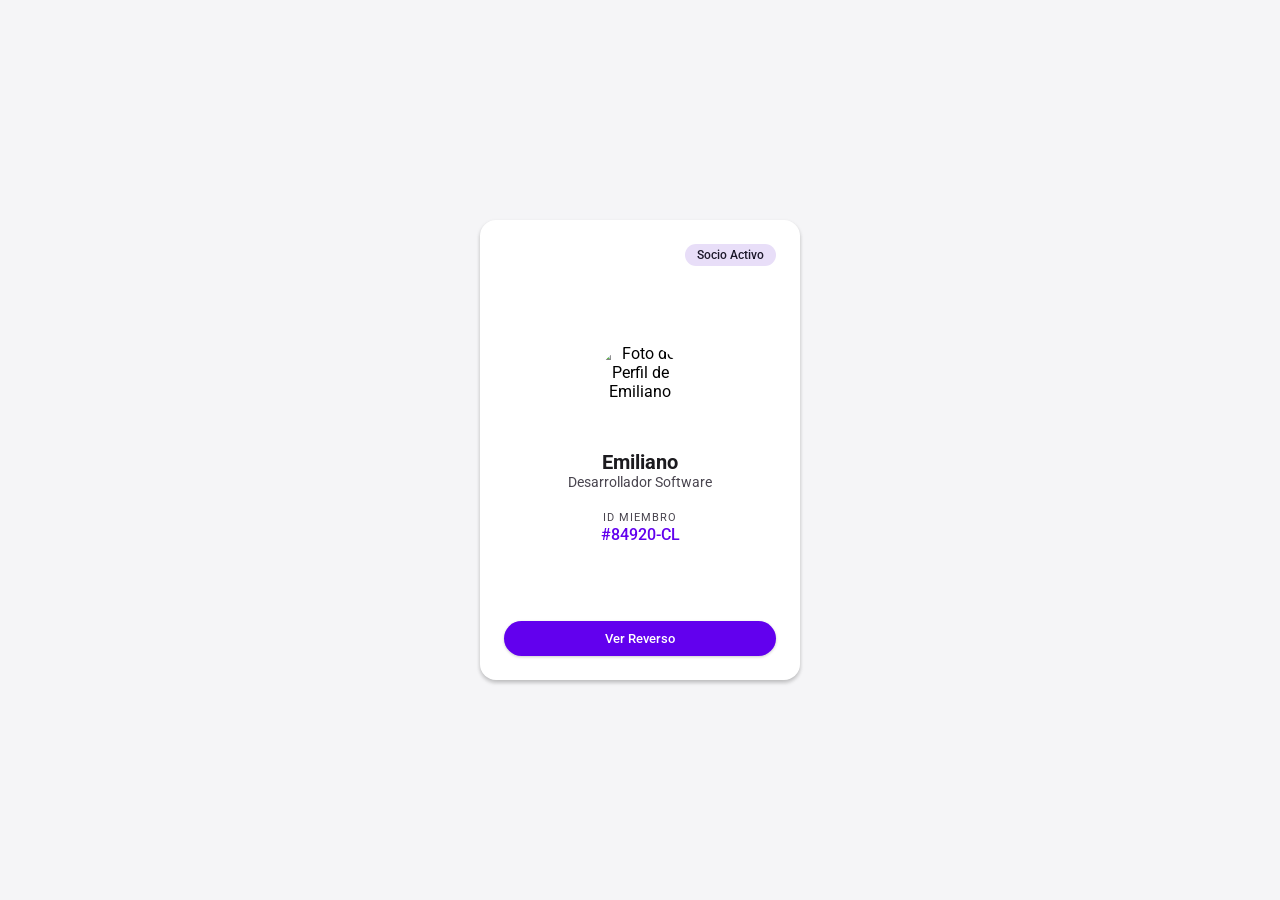
==== biolink/index.html @ 07890f77 "cambio" ====
<!DOCTYPE html>
<html lang="es">
<head>
    <meta charset="UTF-8">
    <meta name="viewport" content="width=device-width, initial-scale=1.0">
    <title>Tarjeta de Identificación Personal</title>
    <link rel="preconnect" href="https://fonts.googleapis.com">
    <link rel="preconnect" href="https://fonts.gstatic.com" crossorigin>
    <link href="https://fonts.googleapis.com/css2?family=Roboto:wght@400;500;700&display=swap" rel="stylesheet">
    <link rel="stylesheet" href="style.css">
</head>
<body>

    <main class="container">
        <div class="card-container" id="cardContainer">
            <div class="card card-front">
                <div class="card-header">
                    <span class="badge">Socio Activo</span>
                </div>
                <div class="card-body">
                    <div class="avatar-wrapper">
                        <!-- Cambia "perfil.jpg" por el nombre de tu archivo de imagen local -->
                        <img src="https://www.magnific.com/es/fotos-vectores-gratis/persona-png" alt="Foto de Perfil de Emiliano" id="userAvatar">
                    </div>
                    <h2 class="user-name" id="userName">Emiliano</h2>
                    <p class="user-role" id="userRole">Desarrollador Software</p>
                    <div class="card-info">
                        <small>ID MIEMBRO</small>
                        <p id="userId">#84920-CL</p>
                    </div>
                </div>
                <div class="card-footer">
                    <button class="btn-md ripple" id="btnFlip">Ver Reverso</button>
                </div>
            </div>

            <div class="card card-back">
                <div class="card-header">
                    <h3>Verificación</h3>
                </div>
                <div class="card-body qr-section">
                    <img src="https://api.qrserver.com/v1/create-qr-code/?size=120x120&data=84920-CL" alt="Código QR">
                    <p class="qr-desc">Escanear para validar credencial</p>
                </div>
                <div class="card-footer">
                    <button class="btn-md ripple" id="btnFlipBack">Volver al Frente</button>
                </div>
            </div>
        </div>
    </main>

    <script src="script.js"></script>
</body>
</html>
---- biolink/style.css ----
/* VARIABLES Y TEMA MATERIAL DESIGN */
:root {
    --md-sys-color-primary: #6200ee;
    --md-sys-color-surface: #ffffff;
    --md-sys-color-background: #f5f5f7;
    --md-sys-color-text: #1c1b1f;
    --md-sys-color-subtext: #49454f;
    --md-elevation-1: 0px 2px 4px rgba(0, 0, 0, 0.14), 0px 3px 4px rgba(0, 0, 0, 0.12);
    --md-elevation-3: 0px 5px 5px -3px rgba(0,0,0,0.2), 0px 8px 10px 1px rgba(0,0,0,0.14), 0px 3px 14px 2px rgba(0,0,0,0.12);
    --radius-large: 16px;
    --transition-speed: 0.6s;
}

* {
    box-sizing: border-box;
    margin: 0;
    padding: 0;
    font-family: 'Roboto', sans-serif;
}

body {
    background-color: var(--md-sys-color-background);
    display: flex;
    justify-content: center;
    align-items: center;
    min-height: 100vh;
}

/* ESTRUCTURA Y PERSPECTIVA 3D */
.container {
    perspective: 1000px;
}

.card-container {
    width: 320px;
    height: 460px;
    position: relative;
    transform-style: preserve-3d;
    transition: transform var(--transition-speed) cubic-bezier(0.4, 0, 0.2, 1);
}

.card-container.flipped {
    transform: rotateY(180deg);
}

/* ESTILO BASE DE LAS CARAS */
.card {
    position: absolute;
    width: 100%;
    height: 100%;
    background-color: var(--md-sys-color-surface);
    border-radius: var(--radius-large);
    box-shadow: var(--md-elevation-1);
    backface-visibility: hidden;
    display: flex;
    flex-direction: column;
    justify-content: space-between;
    padding: 24px;
    transition: box-shadow 0.3s ease;
}

.card:hover {
    box-shadow: var(--md-elevation-3);
}

/* CARA FRONTAL Y TRASERA */
.card-front {
    z-index: 2;
}

.card-back {
    transform: rotateY(180deg);
    text-align: center;
}

/* ELEMENTOS MATERIAL */
.card-header {
    display: flex;
    justify-content: flex-end;
}

.badge {
    background-color: #e8def8;
    color: #1d192b;
    font-size: 0.75rem;
    font-weight: 500;
    padding: 4px 12px;
    border-radius: 100px;
}

.card-body {
    display: flex;
    flex-direction: column;
    align-items: center;
    text-align: center;
}

/* CONTENEDOR DE LA FOTO Y CORRECCIÓN DE DIMENSIONES */
.avatar-wrapper {
    width: 90px;
    height: 90px;
    border-radius: 50%;
    overflow: hidden;
    margin-bottom: 16px;
    display: flex;
    justify-content: center;
    align-items: center;
}

.avatar-wrapper img {
    width: 100%;
    height: 100%;
    object-fit: cover;
}

.user-name {
    font-size: 1.25rem;
    color: var(--md-sys-color-text);
    font-weight: 700;
}

.user-role {
    font-size: 0.875rem;
    color: var(--md-sys-color-subtext);
    margin-bottom: 16px;
}

.card-info small {
    font-size: 0.7rem;
    color: var(--md-sys-color-subtext);
    letter-spacing: 1px;
}

.card-info p {
    font-weight: 500;
    color: var(--md-sys-color-primary);
}

.qr-section {
    justify-content: center;
    gap: 12px;
}

.qr-desc {
    font-size: 0.8rem;
    color: var(--md-sys-color-subtext);
}

/* BOTONES MATERIAL DESIGN */
.btn-md {
    width: 100%;
    background-color: var(--md-sys-color-primary);
    color: #ffffff;
    border: none;
    padding: 10px 16px;
    border-radius: 100px;
    font-weight: 500;
    cursor: pointer;
    box-shadow: 0px 1px 3px rgba(0,0,0,0.2);
    transition: background-color 0.2s ease;
}

.btn-md:hover {
    background-color: #3700b3;
}
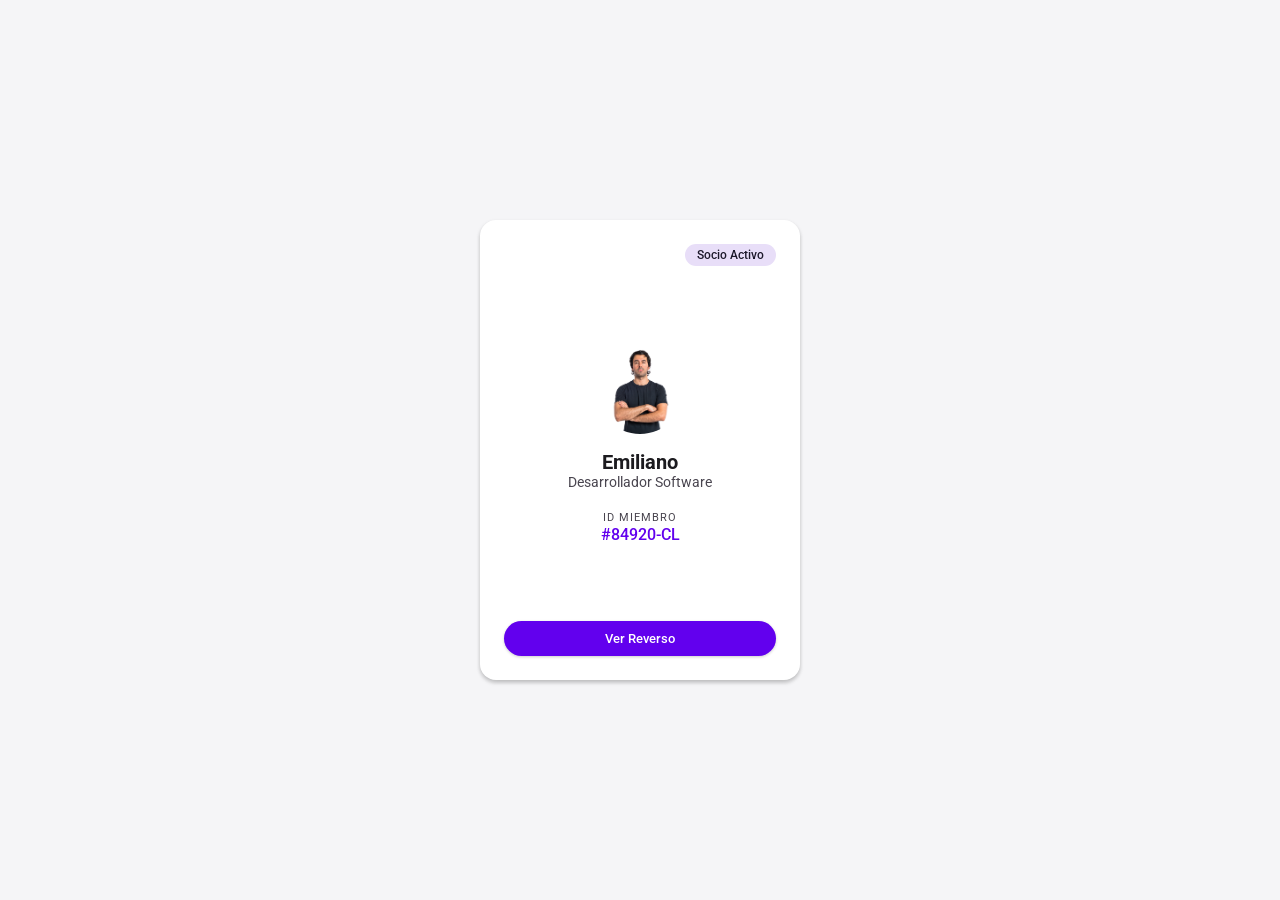
==== commit 9d811c21: "cambios" ====
--- a/biolink/index.html
+++ b/biolink/index.html
@@ -20,7 +20,7 @@
                 <div class="card-body">
                     <div class="avatar-wrapper">
                         <!-- Cambia "perfil.jpg" por el nombre de tu archivo de imagen local -->
-                        <img src="https://www.magnific.com/es/fotos-vectores-gratis/persona-png" alt="Foto de Perfil de Emiliano" id="userAvatar">
+                        <img src="perfil.jpg" alt="Foto de Perfil de Emiliano" id="userAvatar">
                     </div>
                     <h2 class="user-name" id="userName">Emiliano</h2>
                     <p class="user-role" id="userRole">Desarrollador Software</p>
